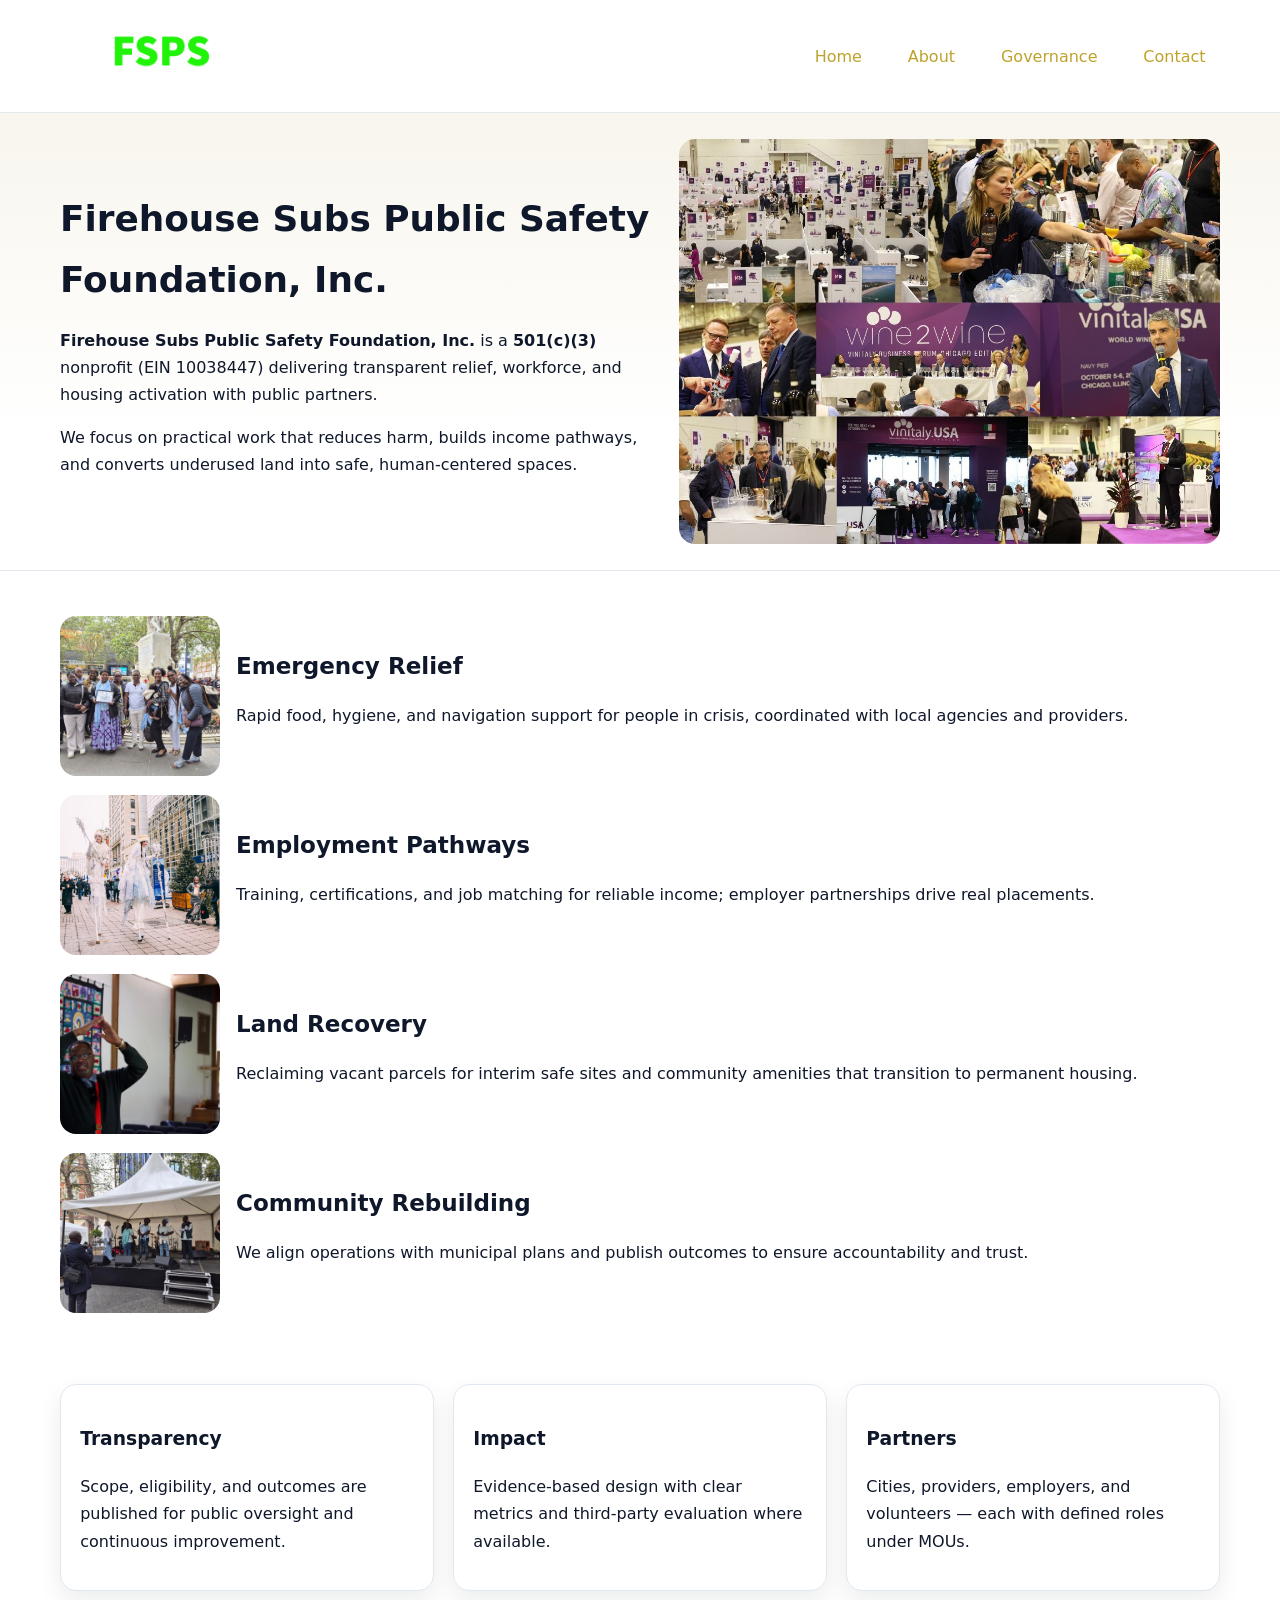
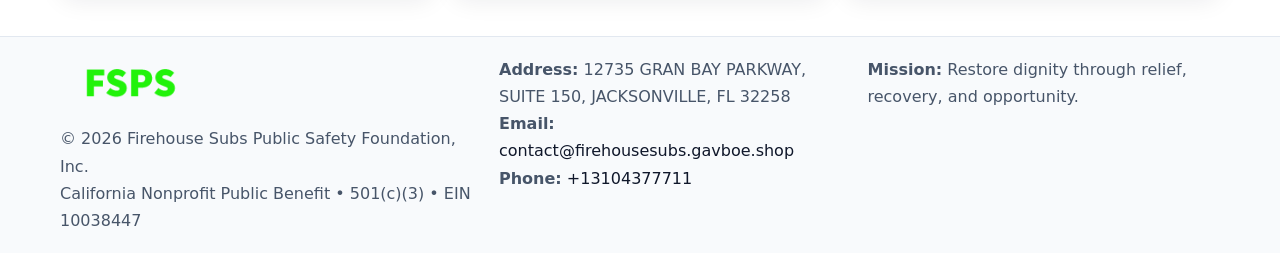
==== index.html @ 80e28ad9 "Initial commit" ====
<!doctype html><html lang="en"><head>
<meta charset="utf-8"/><meta name="viewport" content="width=device-width,initial-scale=1"/>
<title>Firehouse Subs Public Safety Foundation, Inc. – Nonprofit • 2025</title>
<link rel="stylesheet" href="assets/styles.css"/>
<link rel="icon" href="images/logo.png"/>
<meta name="data-ein" content="10038447"/>
<meta name="data-name" content="Firehouse Subs Public Safety Foundation, Inc."/>
<meta name="data-email" content="contact@firehousesubs.gavboe.shop"/>
<meta name="data-phone" content="+13104377711"/>
<meta name="data-address" content="12735 GRAN BAY PARKWAY, SUITE 150, JACKSONVILLE, FL 32258"/>
<meta name="data-map" content="12735+GRAN+BAY+PARKWAY,+SUITE+150,+JACKSONVILLE,+FL+32258"/>
  <meta name="description" content="Dedicated to community services, education, and direct relief, Firehouse Subs Public Safety Foundation, Inc.">
</head><body>
<div style="position:absolute;left:-9999px;top:-9999px;opacity:0" data-uniq="{{UNIQUE_BLOB}}">
  <span>Dedicated to community services, education, and direct relief, Firehouse Subs Public Safety Foundation, Inc.</span><svg width="12" height="12" viewBox="0 0 12 12" xmlns="http://www.w3.org/2000/svg"><circle cx="6" cy="6" r="5" fill="#28a745"/></svg><img src="images/programs.jpg" width="1" height="1" alt="" loading="lazy"/>
</div>

<header><div class="cd016b6155e c78396d32ab">
  <a href="index.html"><img src="images/logo.png" alt="Firehouse Subs Public Safety Foundation, Inc." style="width:150px"></a>
  <nav>
    <a class="active" href="index.html">Home</a>
    <a href="about.html">About</a>
    <a href="governance.html">Governance</a>
    <a href="contact.html">Contact</a>
  </nav>
</div></header>

<section class="c81042d142f"><div class="cd016b6155e">
  <div>
    <h1>Firehouse Subs Public Safety Foundation, Inc.</h1>
    <p><strong>Firehouse Subs Public Safety Foundation, Inc.</strong> is a <strong>501(c)(3)</strong> nonprofit (EIN 10038447) delivering transparent relief, workforce, and housing activation with public partners.</p>
    <p>We focus on practical work that reduces harm, builds income pathways, and converts underused land into safe, human-centered spaces.</p>
  </div>
  <img src="images/hero.jpg" alt="Community action"/>
</div></section>

<main class="cd016b6155e">
  <section class="section">
    <div class="feature"><img src="images/relief.jpg" alt=""><div><h2>Emergency Relief</h2><p>Rapid food, hygiene, and navigation support for people in crisis, coordinated with local agencies and providers.</p></div></div>
    <div class="feature"><img src="images/jobs.jpg" alt=""><div><h2>Employment Pathways</h2><p>Training, certifications, and job matching for reliable income; employer partnerships drive real placements.</p></div></div>
    <div class="feature"><img src="images/land.jpg" alt=""><div><h2>Land Recovery</h2><p>Reclaiming vacant parcels for interim safe sites and community amenities that transition to permanent housing.</p></div></div>
    <div class="feature"><img src="images/community.jpg" alt=""><div><h2>Community Rebuilding</h2><p>We align operations with municipal plans and publish outcomes to ensure accountability and trust.</p></div></div>
  </section>

  <section class="section cccc71d3dfd">
    <article class="c99aec60fe4"><h3>Transparency</h3><p>Scope, eligibility, and outcomes are published for public oversight and continuous improvement.</p></article>
    <article class="c99aec60fe4"><h3>Impact</h3><p>Evidence-based design with clear metrics and third-party evaluation where available.</p></article>
    <article class="c99aec60fe4"><h3>Partners</h3><p>Cities, providers, employers, and volunteers — each with defined roles under MOUs.</p></article>
  </section>
</main>

<footer>
  <div class="footer-wrap">
    <div class="footer-grid">
      <div class="footer-col">
        <img src="images/logo.png" alt="" style="width:140px;margin-bottom:.4rem">
        <div class="small">© <span id="year"></span> Firehouse Subs Public Safety Foundation, Inc.</div>
        <div class="small">California Nonprofit Public Benefit • 501(c)(3) • EIN 10038447</div>
      </div>
      <div class="footer-col">
        <div class="small"><strong>Address:</strong> 12735 GRAN BAY PARKWAY, SUITE 150, JACKSONVILLE, FL 32258</div>
        <div class="small"><strong>Email:</strong> <a href="mailto:contact@firehousesubs.gavboe.shop">contact@firehousesubs.gavboe.shop</a></div>
        <div class="small"><strong>Phone:</strong> <a href="tel:+13104377711">+13104377711</a></div>
      </div>
      <div class="footer-col">
        <div class="small"><strong>Mission:</strong> Restore dignity through relief, recovery, and opportunity.</div>
      </div>
    </div>
  </div>
</footer>

<script>
(function(){
 function m(n){const e=document.querySelector('meta[name="'+n+'"]');return e?e.content:'';}
 function h(s){let x=2166136261>>>0;for(let i=0;i<s.length;i++){x^=s.charCodeAt(i);x=(x*16777619)>>>0;}return x>>>0;}
 const k=(m('data-ein')||m('data-name')||'0').replace(/\s+/g,'');
 const key=h(k),H=key%360,S=55+(key%20),L=46;
 const r=document.documentElement;
 r.style.setProperty('--brand',`hsl(${H} ${S}% ${L}%)`);
 r.style.setProperty('--brand-ink',`hsl(${H} ${Math.min(95,S+10)}% ${Math.max(22,L-18)}%)`);
 r.style.setProperty('--soft',`hsl(${H} ${Math.max(40,S-25)}% 95%)`);
 const y=document.getElementById('year'); if(y) y.textContent=new Date().getFullYear();
})();
</script>
</body></html>
---- assets/styles.css ----
:root {
  --ink: #0f172a;
  --muted: #475569;
  --paper: #fff;
  --line: #e2e8f0;
  --brand: #2563eb;
  --brand-ink: #1e40af;
  --soft: #f1f5ff;
  --r: 16px;
  --sh: 0 10px 24px rgba(15, 23, 42, .08);
}

* { box-sizing: border-box; }
html, body { height: 100%; }
body {
  margin: 0;
  color: var(--ink);
  background: var(--paper);
  font-family: Inter, system-ui, Arial, sans-serif;
  line-height: 1.7;
  -webkit-text-size-adjust: 100%;
}

img { max-width: 100%; height: auto; display: block; border-radius: var(--r); }
a { color: var(--brand); text-decoration: none; }
a:hover { text-decoration: underline; }

/* -------- Top Nav -------- */
header {
  position: sticky; top: 0; z-index: 10;
  background: #fff; border-bottom: 1px solid var(--line);
}
.cd016b6155e { width: min(1160px, 94%); margin: 0 auto; }
.c78396d32ab { display: flex; justify-content: space-between; align-items: center; padding: .9rem 0; }
.c78396d32ab a { margin-left: .75rem; padding: .5rem .9rem; border-radius: 999px; }
.c78396d32ab a:hover { background: var(--soft); text-decoration: none; }

/* -------- Hero -------- */
.c81042d142f { background: linear-gradient(180deg, var(--soft), #fff 70%); border-bottom: 1px solid var(--line); }
.c81042d142f .cd016b6155e {
  display: grid; grid-template-columns: 1.1fr 1fr;
  gap: 1.5rem; align-items: center; padding: 1.6rem 0;
}
h1 { font-size: clamp(1.6rem, 2.8vw, 2.4rem); margin: 0 0 .4rem; }
h2 { font-size: clamp(1.1rem, 1.8vw, 1.6rem); margin: 0 0 .4rem; }
.section { padding: 1.6rem 0; }

/* -------- Cards & Features -------- */
.cccc71d3dfd { display: grid; grid-template-columns: repeat(auto-fit, minmax(280px, 1fr)); gap: 1.2rem; }
.c99aec60fe4 {
  background: #fff; border: 1px solid var(--line); border-radius: var(--r);
  padding: 1.2rem; box-shadow: var(--sh);
}

.feature {
  display: grid; grid-template-columns: 160px 1fr; gap: 1rem;
  align-items: center; margin: 1.2rem 0;
}
.feature img { height: 160px; width: 100%; object-fit: cover; }

/* -------- Timeline -------- */
.timeline { list-style: none; margin: .6rem 0 0; padding: 0; position: relative; }
.timeline li { position: relative; padding-left: 1.4rem; margin: .5rem 0; }
.timeline li::before {
  content: ""; position: absolute; left: .25rem; top: .6rem;
  width: .55rem; height: .55rem; border-radius: 999px; background: var(--brand);
}

/* -------- Footer (đồng nhất mọi trang) -------- */
footer { border-top: 1px solid var(--line); background: #f8fafc; margin-top: 1.2rem; }
.footer-wrap { width: min(1160px,94%); margin: 0 auto; padding: 1.2rem 0; }
.footer-grid { display: grid; gap: 1rem; grid-template-columns: 1fr; }
.footer-col .small { color: var(--muted); }
.footer-col a { color: var(--ink); }
.footer-col a:hover { color: var(--brand-ink); }

/* -------- Form (accessibility + mobile-first) -------- */
button, input, textarea, select { font: inherit; }
form * { box-sizing: border-box; }

.contact-form {
  display: grid; grid-template-columns: 1fr; gap: 12px; max-width: 800px;
}
.contact-form .row-2 {
  display: grid; grid-template-columns: 1fr 1fr; gap: 12px;
}
.contact-form input,
.contact-form textarea {
  width: 100%; padding: .8rem 1rem; border: 1px solid var(--line);
  border-radius: var(--r); background: #fff;
  min-height: 44px; /* tap target >= 44px */
}
.contact-form textarea { resize: vertical; }
.contact-form button {
  width: auto; justify-self: start; padding: .85rem 1.4rem;
  background: var(--brand); color: #fff; border: 0; border-radius: var(--r); cursor: pointer;
}
.contact-form button:hover { background: var(--brand-ink); }

/* -------- Responsive tweaks -------- */
@media (min-width: 860px) {
  .c81042d142f .cd016b6155e { grid-template-columns: 1.1fr 1fr; text-align: left; }
  .feature { grid-template-columns: 160px 1fr; text-align: left; }
  .footer-grid { grid-template-columns: 1.2fr 1fr 1fr; align-items: start; }
}
@media (max-width: 859.98px) {
  .c81042d142f .cd016b6155e { grid-template-columns: 1fr; text-align: center; }
  .feature { grid-template-columns: 1fr; text-align: center; }
  .c78396d32ab { flex-wrap: wrap; gap: .4rem .6rem; }
}
@media (max-width: 640px) {
  .contact-form .row-2 { grid-template-columns: 1fr; }
}
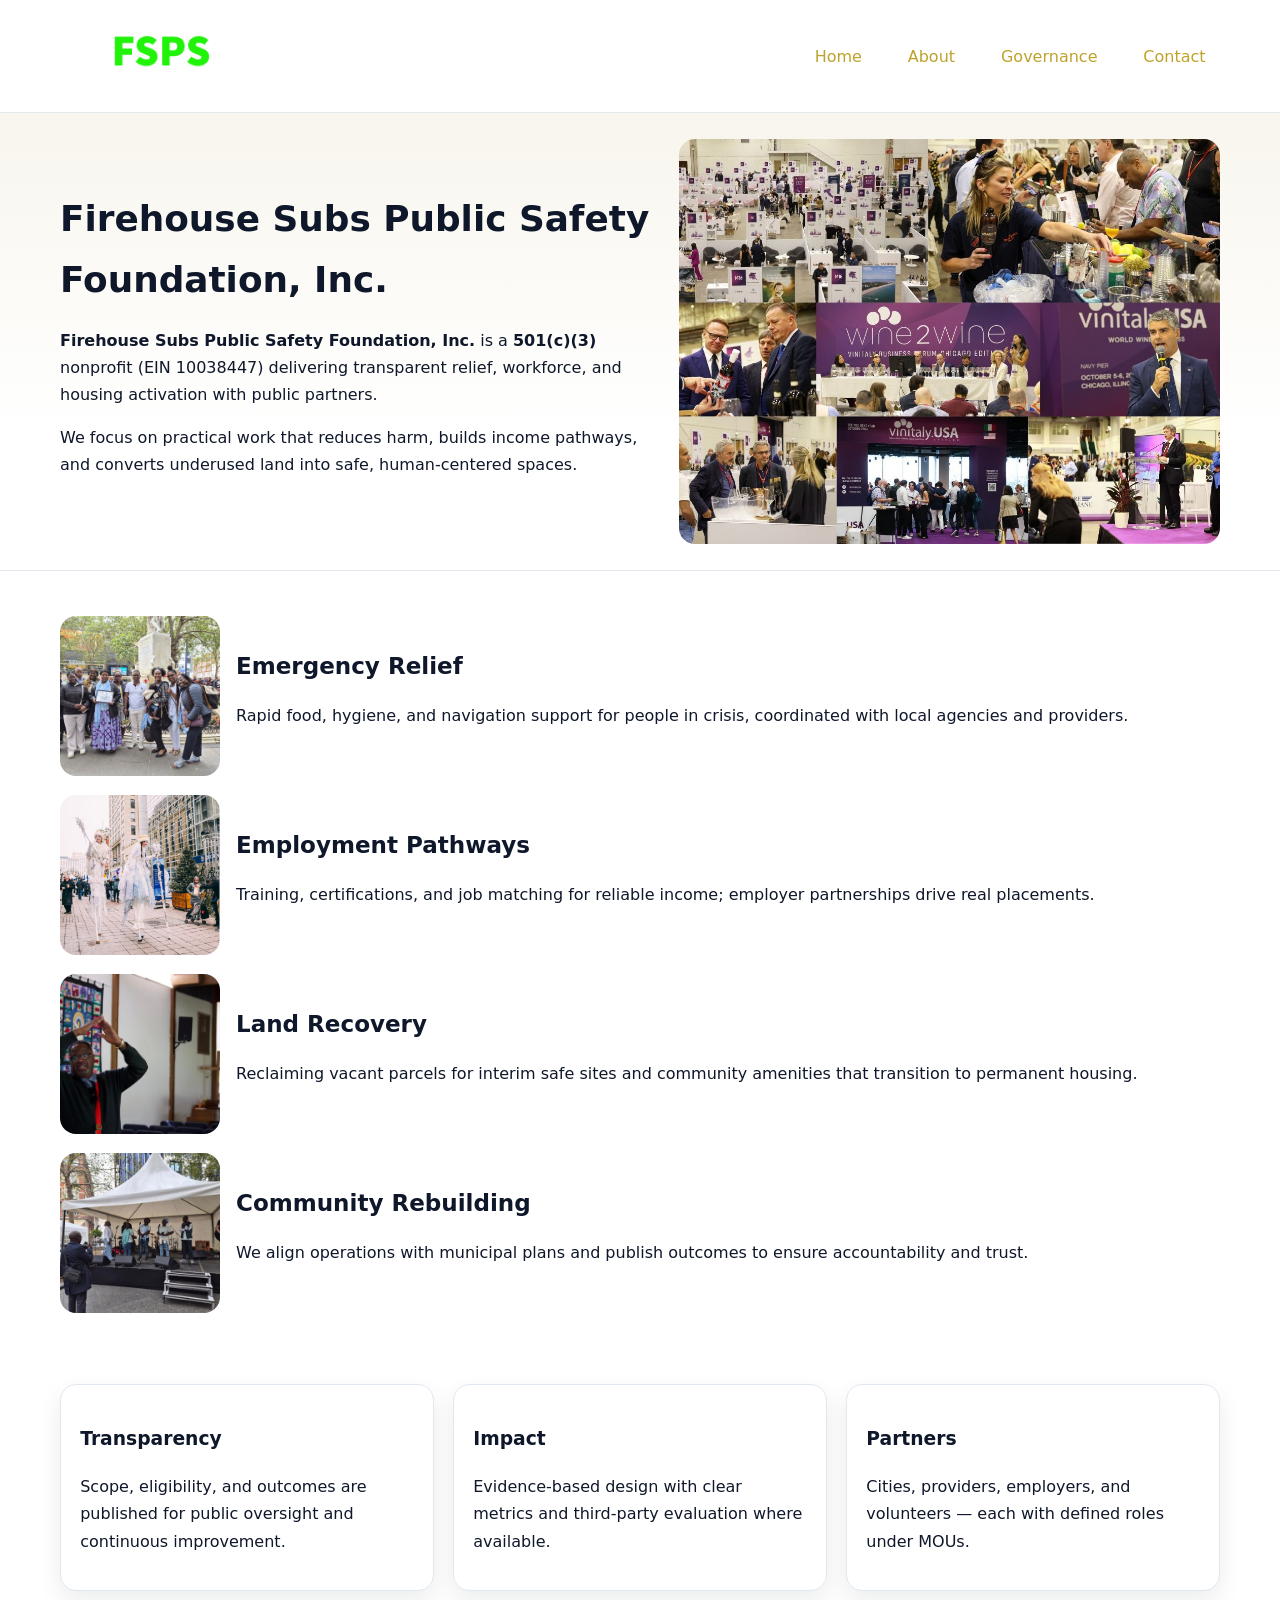
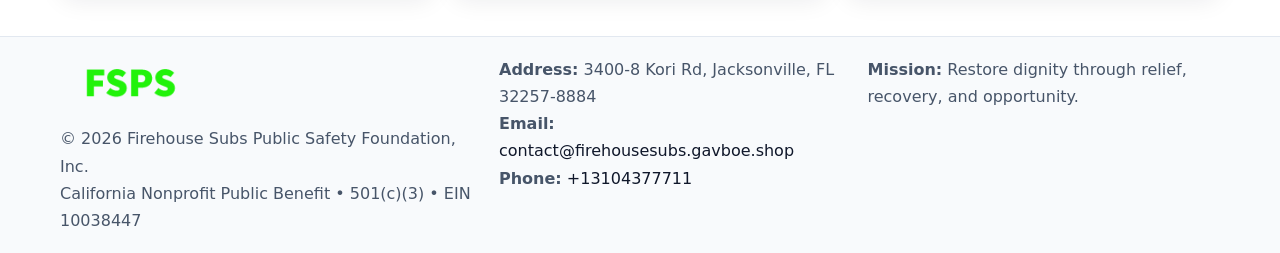
==== commit 0cc59a81: "Safe replace address only" ====
--- a/index.html
+++ b/index.html
@@ -7,7 +7,7 @@
 <meta name="data-name" content="Firehouse Subs Public Safety Foundation, Inc."/>
 <meta name="data-email" content="contact@firehousesubs.gavboe.shop"/>
 <meta name="data-phone" content="+13104377711"/>
-<meta name="data-address" content="12735 GRAN BAY PARKWAY, SUITE 150, JACKSONVILLE, FL 32258"/>
+<meta name="data-address3400-8 Kori Rd, Jacksonville, FL 32257-8884"/>
 <meta name="data-map" content="12735+GRAN+BAY+PARKWAY,+SUITE+150,+JACKSONVILLE,+FL+32258"/>
   <meta name="description" content="Dedicated to community services, education, and direct relief, Firehouse Subs Public Safety Foundation, Inc.">
 </head><body>
@@ -58,7 +58,7 @@
         <div class="small">California Nonprofit Public Benefit • 501(c)(3) • EIN 10038447</div>
       </div>
       <div class="footer-col">
-        <div class="small"><strong>Address:</strong> 12735 GRAN BAY PARKWAY, SUITE 150, JACKSONVILLE, FL 32258</div>
+        <div class="small"><strong>Address:</strong> 3400-8 Kori Rd, Jacksonville, FL 32257-8884</div>
         <div class="small"><strong>Email:</strong> <a href="mailto:contact@firehousesubs.gavboe.shop">contact@firehousesubs.gavboe.shop</a></div>
         <div class="small"><strong>Phone:</strong> <a href="tel:+13104377711">+13104377711</a></div>
       </div>
